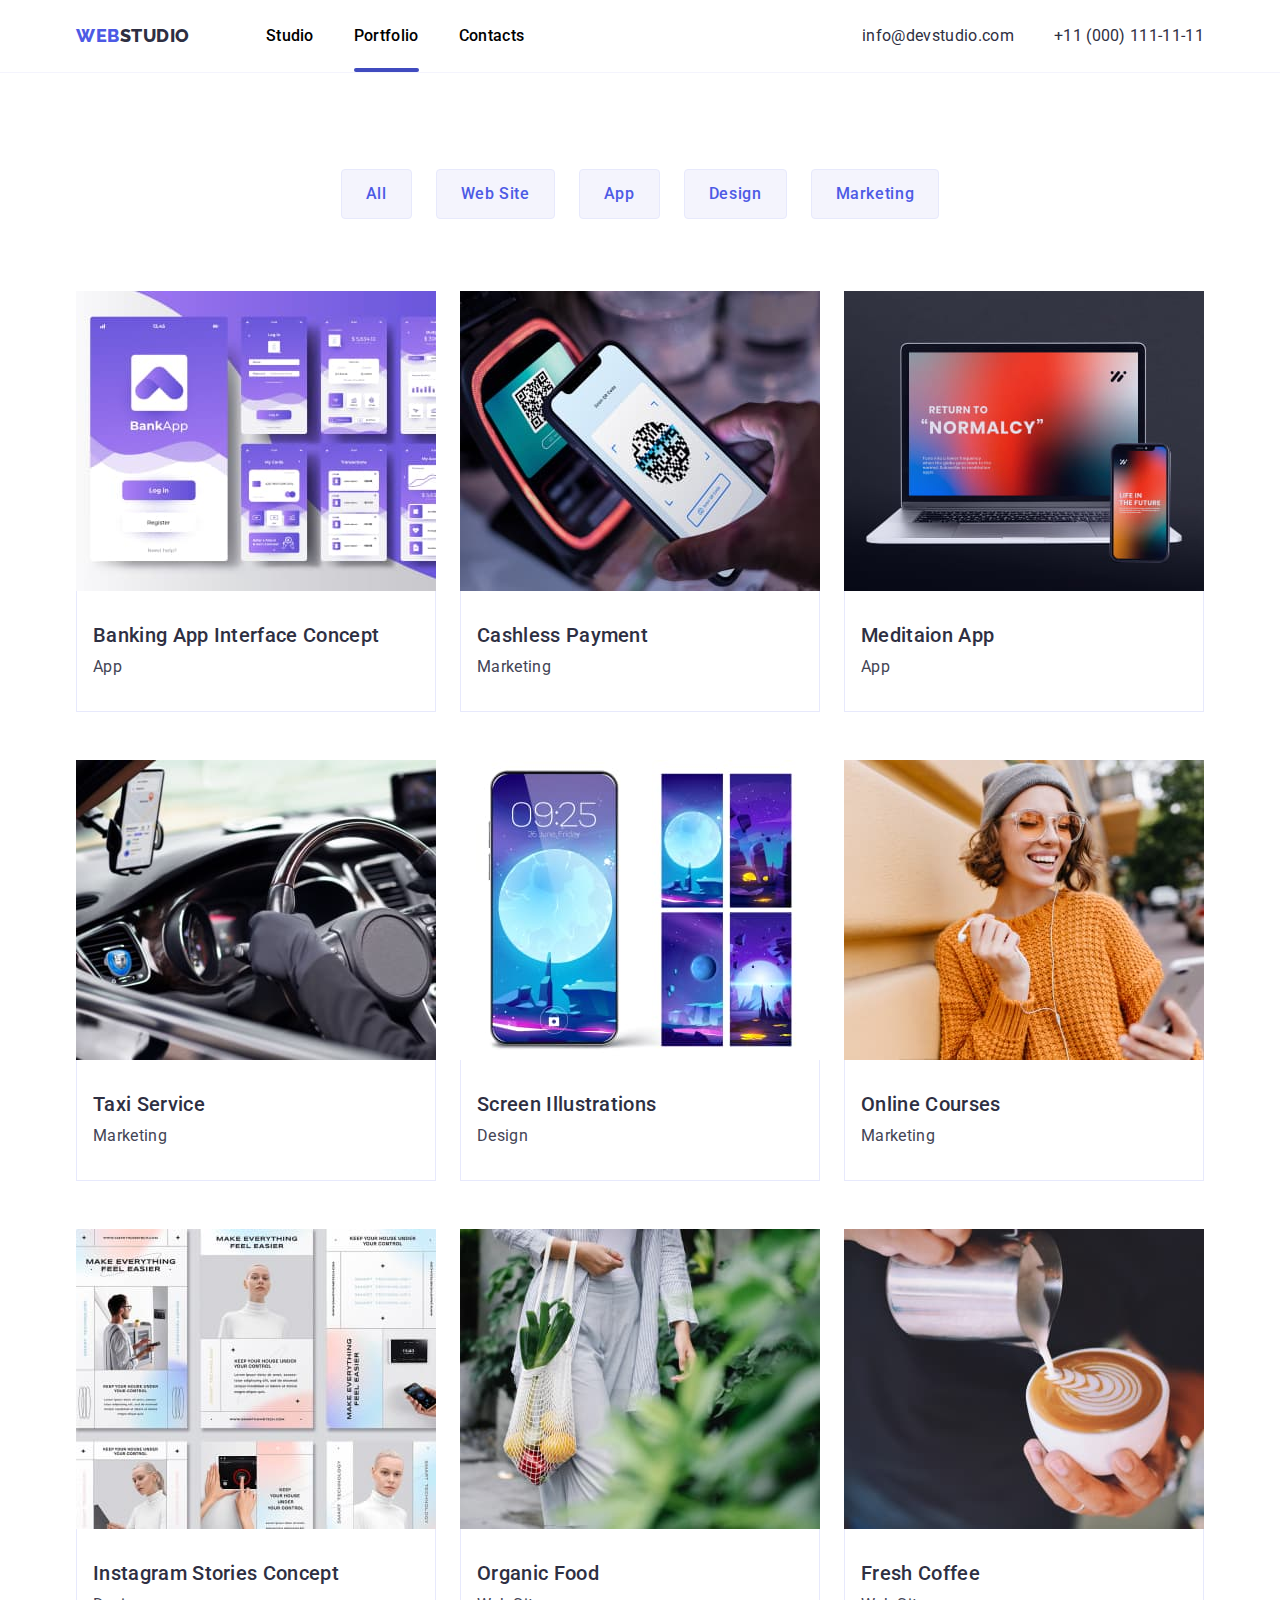
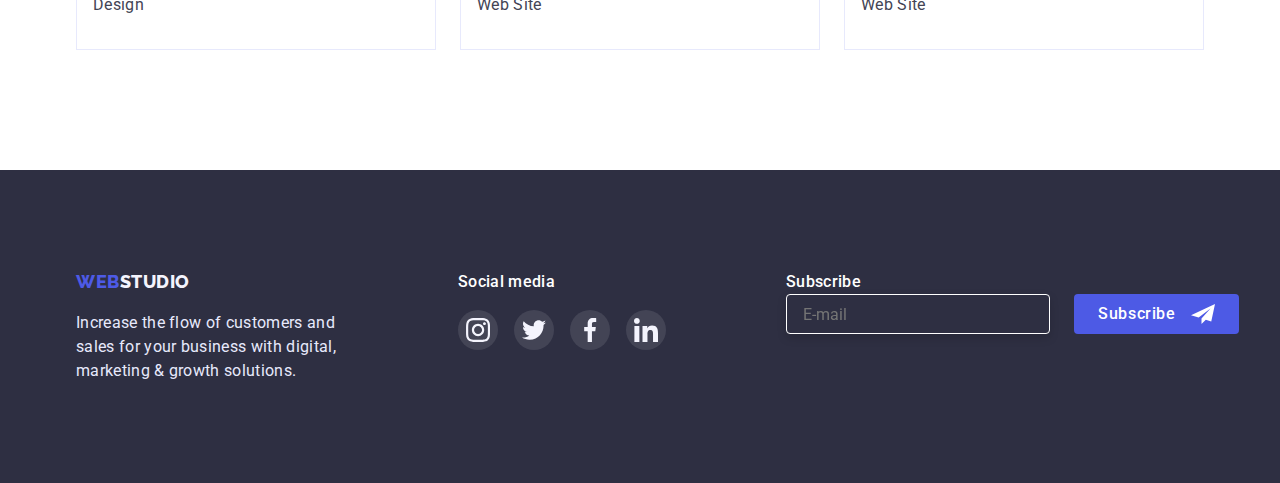
==== portfolio.html @ cfc68f7b "hw-06" ====
<!DOCTYPE html>
<html lang="en">
  <head>
    <meta charset="UTF-8" />
    <meta name="viewport" content="width=device-width, initial-scale=1.0" />
    <title>Portfolio</title>
    <link rel="preconnect" href="https://fonts.googleapis.com" />
    <link rel="preconnect" href="https://fonts.gstatic.com" crossorigin />
    <link
      href="https://fonts.googleapis.com/css2?family=Raleway:wght@800&family=Roboto:wght@400;500;700&display=swap"
      rel="stylesheet"
    />
    <link
      rel="stylesheet"
      href="https://cdnjs.cloudflare.com/ajax/libs/modern-normalize/1.1.0/modern-normalize.min.css"
    />
    <link rel="stylesheet" href="./css/styles.css" />
  </head>

  <body class="body">
    <!--header-->
    <header class="header-page">
      <div class="container main-nav">
        <nav class="nav">
          <a href="./index.html" class="logo link">
            <span class="web-logo">Web</span>Studio
          </a>
          <ul class="site-nav list">
            <li class="item"><a href="./" class="link">Studio</a></li>
            <li class="item">
              <a href="./portfolio.html" class="link portfolio curent"
                >Portfolio</a
              >
            </li>
            <li class="item"><a href="./" class="link">Contacts</a></li>
          </ul>
        </nav>
        <address class="auht">
          <ul class="auht-nav list">
            <li class="item">
              <a href="mailto:info@devstudio.com" class="link"
                >info@devstudio.com</a
              >
            </li>
            <li class="item">
              <a href="tel:+110001111111" class="link">+11 (000) 111-11-11</a>
            </li>
          </ul>
        </address>
      </div>
    </header>
    <main>
      <!-- filter -->
      <section class="portfolio-section">
        <div class="container">
          <h1 hidden>Studio portfolio</h1>
          <ul class="filter-list list">
            <li class="filter-item">
              <button class="portfolio-button" type="button">All</button>
            </li>
            <li class="filter-item">
              <button class="portfolio-button" type="button">Web Site</button>
            </li>
            <li class="filter-item">
              <button class="portfolio-button" type="button">App</button>
            </li>
            <li class="filter-item">
              <button class="portfolio-button" type="button">Design</button>
            </li>
            <li class="filter-item">
              <button class="portfolio-button" type="button">Marketing</button>
            </li>
          </ul>
          <!-- list of works -->
          <ul class="works-list list">
            <li class="works-portfolio">
              <div>
                <a href="" class="portfolio-link link">
                  <div class="portfolio-thumb">
                    <img
                      class="portfilio-img"
                      src="./images/portfolio/1-BankingAppInterface.jpg"
                      alt="apps"
                      width="360"
                      height="300"
                    />
                    <div class="portfolio-animation">
                      14 Stylish and User-Friendly App Design Concepts · Task
                      Manager App · Calorie Tracker App · Exotic Fruit Ecommerce
                      App · Cloud Storage App
                    </div>
                  </div>
                  <div class="works-container">
                    <h2 class="section-portfolio">
                      Banking App Interface Concept
                    </h2>
                    <p class="section-tittle">App</p>
                  </div>
                </a>
              </div>
            </li>
            <li class="works-portfolio">
              <div>
                <a href="" class="portfolio-link link">
                  <div class="portfolio-thumb">
                    <img
                      class="portfolio-img"
                      src="./images/portfolio/2-CashlessPayment.jpg"
                      alt="apps"
                      width="360"
                      height="300"
                    />
                    <div class="portfolio-animation">
                      14 Stylish and User-Friendly App Design Concepts · Task
                      Manager App · Calorie Tracker App · Exotic Fruit Ecommerce
                      App · Cloud Storage App
                    </div>
                  </div>
                  <div class="works-container">
                    <h2 class="section-portfolio">Cashless Payment</h2>
                    <p class="section-tittle">Marketing</p>
                  </div>
                </a>
              </div>
            </li>
            <li class="works-portfolio">
              <div>
                <a href="" class="portfolio-link link">
                  <div class="portfolio-thumb">
                    <img
                      class="portfolio-img"
                      src="./images/portfolio/3-MeditaionApp.jpg"
                      alt="phone with qr code"
                      width="360"
                      height="300"
                    />
                    <div class="portfolio-animation">
                      14 Stylish and User-Friendly App Design Concepts · Task
                      Manager App · Calorie Tracker App · Exotic Fruit Ecommerce
                      App · Cloud Storage App
                    </div>
                  </div>
                  <div class="works-container">
                    <h2 class="section-portfolio">Meditaion App</h2>
                    <p class="section-tittle">App</p>
                  </div>
                </a>
              </div>
            </li>
            <li class="works-portfolio">
              <div>
                <a href="" class="portfolio-link link">
                  <div class="portfolio-thumb">
                    <img
                      class="portfolio-img"
                      src="./images/portfolio/4-TaxiService.jpg"
                      alt="car wiht driver"
                      width="360"
                      height="300"
                    />
                    <div class="portfolio-animation">
                      14 Stylish and User-Friendly App Design Concepts · Task
                      Manager App · Calorie Tracker App · Exotic Fruit Ecommerce
                      App · Cloud Storage App
                    </div>
                  </div>
                  <div class="works-container">
                    <h2 class="section-portfolio">Taxi Service</h2>
                    <p class="section-tittle">Marketing</p>
                  </div>
                </a>
              </div>
            </li>
            <li class="works-portfolio">
              <div>
                <a href="" class="portfolio-link link">
                  <div class="portfolio-thumb">
                    <img
                      class="portfolio-img"
                      src="./images/portfolio/5-ScreenIllustrations.jpg"
                      alt="screens"
                      width="360"
                      height="300"
                    />
                    <div class="portfolio-animation">
                      14 Stylish and User-Friendly App Design Concepts · Task
                      Manager App · Calorie Tracker App · Exotic Fruit Ecommerce
                      App · Cloud Storage App
                    </div>
                  </div>
                  <div class="works-container">
                    <h2 class="section-portfolio">Screen Illustrations</h2>
                    <p class="section-tittle">Design</p>
                  </div>
                </a>
              </div>
            </li>
            <li class="works-portfolio">
              <div>
                <a href="" class="portfolio-link link">
                  <div class="portfolio-thumb">
                    <img
                      class="portfolio-img"
                      src="./images/portfolio/6-OnlineCourses.jpg"
                      alt="gils and headphone"
                      width="360"
                      height="300"
                    />
                    <div class="portfolio-animation">
                      14 Stylish and User-Friendly App Design Concepts · Task
                      Manager App · Calorie Tracker App · Exotic Fruit Ecommerce
                      App · Cloud Storage App
                    </div>
                  </div>
                  <div class="works-container">
                    <h2 class="section-portfolio">Online Courses</h2>
                    <p class="section-tittle">Marketing</p>
                  </div>
                </a>
              </div>
            </li>
            <li class="works-portfolio">
              <div>
                <a href="" class="portfolio-link link">
                  <div class="portfolio-thumb">
                    <img
                      class="portfolio-img"
                      src="./images/portfolio/7-InstagramStoriesConcept.jpg"
                      alt="insagram stories"
                      width="360"
                      height="300"
                    />
                    <div class="portfolio-animation">
                      14 Stylish and User-Friendly App Design Concepts · Task
                      Manager App · Calorie Tracker App · Exotic Fruit Ecommerce
                      App · Cloud Storage App
                    </div>
                  </div>
                  <div class="works-container">
                    <h2 class="section-portfolio">Instagram Stories Concept</h2>
                    <p class="section-tittle">Design</p>
                  </div>
                </a>
              </div>
            </li>
            <li class="works-portfolio">
              <div>
                <a href="" class="portfolio-link link">
                  <div class="portfolio-thumb">
                    <img
                      class="portfolio-img"
                      src="./images/portfolio/8-OrganicFood.jpg"
                      alt="fruits bag"
                      width="360"
                      height="300"
                    />
                    <div class="portfolio-animation">
                      14 Stylish and User-Friendly App Design Concepts · Task
                      Manager App · Calorie Tracker App · Exotic Fruit Ecommerce
                      App · Cloud Storage App
                    </div>
                  </div>
                  <div class="works-container">
                    <h2 class="section-portfolio">Organic Food</h2>
                    <p class="section-tittle">Web Site</p>
                  </div>
                </a>
              </div>
            </li>
            <li class="works-portfolio">
              <div>
                <a href="" class="portfolio-link link">
                  <div class="portfolio-thumb">
                    <img
                      class="portfolio-img"
                      src="./images/portfolio/9-FreshCoffee.jpg"
                      alt="coffee cup"
                      width="360"
                      height="300"
                    />
                    <div class="portfolio-animation">
                      14 Stylish and User-Friendly App Design Concepts · Task
                      Manager App · Calorie Tracker App · Exotic Fruit Ecommerce
                      App · Cloud Storage App
                    </div>
                  </div>
                  <div class="works-container">
                    <h2 class="section-portfolio">Fresh Coffee</h2>
                    <p class="section-tittle">Web Site</p>
                  </div>
                </a>
              </div>
            </li>
          </ul>
        </div>
      </section>
    </main>
    <!--footer-->
    <footer class="footer">
      <div class="container">
        <ul class="footer-list list">
          <li class="footer-link">
            <a href="./index.html" class="footer-logo">
              <span class="web-logo">Web</span>Studio
            </a>
            <p class="footer-peregraph">
              Increase the flow of customers and sales for your business with
              digital, marketing & growth solutions.
            </p>
          </li>
          <li class="footer-link">
            <p class="footer-social-text">Social media</p>
            <ul class="footer-social-list list">
              <li class="footer-social-item link">
                <a href="" class="footer-social-link">
                  <svg class="footer-social-icon" width="24" height="24">
                    <use
                      href="./images/symbol-defs.svg#icon-instagram-two"
                    ></use>
                  </svg>
                </a>
              </li>
              <li class="footer-social-item link">
                <a href="" class="footer-social-link">
                  <svg class="footer-social-icon" width="24" height="24">
                    <use href="./images/symbol-defs.svg#icon-twitter-two"></use>
                  </svg>
                </a>
              </li>
              <li class="footer-social-item link">
                <a href="" class="footer-social-link">
                  <svg class="footer-social-icon" width="24" height="24">
                    <use
                      href="./images/symbol-defs.svg#icon-facebook-two"
                    ></use>
                  </svg>
                </a>
              </li>
              <li class="footer-social-item link">
                <a href="" class="footer-social-link">
                  <svg class="footer-social-icon" width="24" height="24">
                    <use
                      href="./images/symbol-defs.svg#icon-linkedin-two"
                    ></use>
                  </svg>
                </a>
              </li>
            </ul>
          </li>
          <li class="footer-link">
            <form class="sub-form">
              <label class="sub-label" for="email">Subscribe</label>
              <div class="sub-field">
                <input
                  class="sub-input"
                  type="email"
                  name="email"
                  id="email"
                  placeholder="E-mail"
                  required
                />
                <button class="sub-button" type="submit">
                  Subscribe
                  <svg class="sub-icon" width="24" height="24">
                    <use href="./images/symbol-defs.svg#icon-Frame"></use>
                  </svg>
                </button>
              </div>
            </form>
          </li>
        </ul>
      </div>
    </footer>
  </body>
</html>
---- css/styles.css ----
html {
    box-sizing: border-box;
}
*,
*::before,
*::after {
    box-sizing: inherit;
}
:root{
    --primary-text-color: #2E2F42;
    --tittle-text-color: #434455;
    --acccent-color:#4D5AE5;
    --hover-text-color:#404BBF;
    --hero-text-color:#FFFFFF;
    --additional-text-color:#F4F4FD;
}
.body{ background-color: #ffffff;
    font-family: Roboto,sans-serif;
       letter-spacing: 0.02em;
}
.list{
    padding: 0;
    margin: 0;
    list-style: none;
}
.link{
    text-decoration:none;
}
.container{
    width: 1158px;
    padding-left: 15px;
    padding-right: 15px;
margin-left: auto;
margin-right: auto;
}
h1,
 h2,
  h3,
  h4,
  h5,
  p {
    margin: 0;
}
.curent{
    position: relative;
}
.curent::after{
    content: '';
    position: absolute;
    left: 0;
    bottom: 0;
    display: block;
    width: 100%;
    height: 4px;
    background-color: var(--hover-text-color);
    border-radius: 2px;
    transition: var(--curent-color);
    margin-top: 24px;

}
img{
    display: block;
    max-width: 100%;
    height: auto;
}
textarea{
    resize: none;
}
/* header */
.header-page{
    border-bottom: 1px solid var(--additional-text-color)
}
.main-nav{
    display: flex;
    align-items: center;
}
.logo{
    color:var(--primary-text-color);
font-family: 'Raleway';
font-weight: 800;
font-size: 18px;
line-height: 1.33;
letter-spacing: 0.03em;
text-transform: uppercase;
}
.logo {
    display: block;
    padding-top: 24px;
    padding-bottom: 24px;
    transition-property: var(--primary-text-color);
    transition-duration: 250ms;
    transition-timing-function: cubic-bezier(0.4, 0, 0.2, 1);
}
.web-logo{
    color:var(--acccent-color);
}
.web-logo:hover,
.web-logo:focus{
 color: var(--primary-text-collor);
}
.logo:hover,
.logo:focus{
    color:var(--hover-text-color);
}


/* site nav */
.nav{
   display: flex;
    align-items: center;
}
  .site-nav{
    display: flex;
    margin-left: 76px;
  }
  .site-nav .item {
    margin-right: 40px;
  }
  .site-nav .item:last-child{
    margin-right: 0;
  }
  .site-nav .link {
    display: block;
    padding-top: 24px;
    padding-bottom: 24px;
    color:var(--primary-text-collor);
    font-family: 'Roboto';
font-weight: 500;
font-size: 16px;
line-height: 1.5;
letter-spacing: 0.02em;
transition-property: var(--primary-text-color);
    transition-duration: 250ms;
    transition-timing-function: cubic-bezier(0.4, 0, 0.2, 1);
  }  
  .site-nav a:hover,
  .site-nav a:focus{
    color:var(--hover-text-color);
  }



/* auht nav */
.auht{
    margin-left: auto; 
}
.auht-nav{
display: flex;
}
.auht-nav .item + .item{
    margin-left: 40px;
}
.auht-nav .link{
    display: block;
    padding-top: 24px;
    padding-bottom: 24px;
    color: var(--primary-text-color);
font-style: normal;
font-weight: 400;
font-size: 16px;
line-height: 1.5;
letter-spacing: 0.02em;
transition-property: var(--primary-text-color);
    transition-duration: 250ms;
    transition-timing-function: cubic-bezier(0.4, 0, 0.2, 1);
}

.auht-nav a:hover,
.auht-nav a:focus{color:var(--hover-text-color);}


/* hero */
.hero{
    background-image: linear-gradient(rgba(46, 47, 66, 0.7),rgba(46, 47, 66, 0.7)), url(../images/people-office.jpg);
    background-repeat: no-repeat;
    background-position:center;
    background-size: cover;
}
.hero{
    padding-top: 188px;
    padding-bottom: 188px;
    background-color: var(--primary-text-color)
}
.hero-tittle{
    margin-bottom: 48px;
  
    color: var(--hero-text-color);
 font-weight: 700;
font-size: 56px;
line-height: 1.1;
text-align: center;
}
.hero-button{
    margin-left: auto;
    margin-right: auto;
display: flex;
flex-direction: row;
align-items: flex-start;
padding: 16px 32px;
gap: 10px;
border: none;
box-shadow: 0px 4px 4px rgba(0, 0, 0, 0.15);
border-radius: 4px;
color: var(--hero-text-color);
background-color: var(--acccent-color);
transition-property: background-color,color;
    transition-duration: 250ms;
    transition-timing-function: cubic-bezier(0.4, 0, 0.2, 1);

}
.hero-button:hover,
.hero-button:focus{
    color: var(--hero-text-color);
    background-color:var(--hover-text-color);
}
.hero-button{
    font-family:inherit;
font-family: 'Roboto';
font-style: normal;
font-weight: 500;
font-size: 16px;
line-height: 1.5;
display: flex;
align-items: center;
letter-spacing: 0.04em;
}

/* modal */
.backdrop{
position: fixed;
width: 100%;
height: 100%;
left: 0;
top: 0;
background: rgba(46, 47, 66, 0.4);
opacity: 1;
transition: opacity 250ms cubic-bezier(0.4, 0, 0.2, 1);
}
.backdrop.is-hidden{
    opacity:0;
    pointer-events: none;
}
.bacdrop.is-hiden .modal{
    transform: translate(-50%, -50%) scale(1.1);
}
.modal{
position: absolute;
Width:408px;
Height:576px;
top: 50%;
left: 50%;
transform: translate(-50%, -50%);
border-radius:4px;
background: #FCFCFC;
transform: translate(-50%, -50%) scale(1);
transition: transform 250ms cubic-bezier(0.4, 0, 0.2, 1) ;
}
.modal-close{
    position: absolute;
    display: flex;
    justify-content: center;
    align-items: center;
    top: 2%;
    left: 91%;
    width: 24px;
    height: 24px;
    color: #000;
    background: #E7E9FC;
border: 1px solid rgba(0, 0, 0, 0.1);
border-radius:50%;
 transition-property: color var(--hover-text-color);
    transition-duration: 250ms;
    transition-timing-function: cubic-bezier(0.4, 0, 0.2, 1);
}
.modal-close:hover,
.modal-close:focus{ 
    color: #FFFFFF;   
background-color: var(--hover-text-color);
}
.backdrop-icon{
    fill: currentColor;
}

/* Form modal */

.form{
    padding-top: 72px;
    padding-bottom: 24px;
    margin-left: auto;
    margin-right: auto;
}

.form-tittle{
    margin-bottom: 16px;
    color: var(--primary-text-color);
font-family: 'Roboto';
font-weight: 500;
font-size: 16px;
line-height: 1.5px;
text-align: center;
letter-spacing: 0.02em;
}
.form-field{
    position: relative;
    display: flex;
    flex-direction: column;
    margin-bottom: 8px;
    width: 360px;
    margin-left: auto;
    margin-right: auto;

}


.form-label {

font-family: 'Roboto';
font-weight: 400;
font-size: 12px;
line-height: 1.7;
letter-spacing: 0.04em;
color: #8E8F99;
}
.form-imput {
    padding-left: 32px;
    height: 40px;
    border: 1px solid #2E2F42;
border-radius: 4px;
background: #FCFCFC;
transition-property: background-color,color;
transition-duration: 250ms;
transition-timing-function: cubic-bezier(0.4, 0, 0.2, 1);
}
.form-imput:focus{
    border: 1px solid #4D5AE5;
border-radius: 4px;
outline: none;
}
.form-icon {
    position: absolute;
    display: block;
    top: 66%;
    left: 3%;
    transform: translateY(-50%);
}
.form-imput:focus + .form-icon {
fill: #4D5AE5;
}

.form-imput-comment {
height: 120px;
}
.form-imput-comment:focus {
     border: 1px solid #4D5AE5;
border-radius: 4px;
outline: none;
}


.form-field-policy{
    display: flex;
    align-items: center;
width: 360px;
margin-left: auto;
margin-right: auto;
color: #8E8F99;
font-family: 'Roboto';
font-weight: 400;
font-size: 12px;
line-height: 1.7;
letter-spacing: 0.04em;
}
.form-label-policy{
    display: flex;
    align-items: center;
   
}
.form-policy-link {
    color: var(--hover-text-color);
}

.form-imput-policy{
   -webkit-appearance:none;
   -moz-appearance:none;
   appearance: none;

  position: absolute;
}
.policy-icon{
    margin-right: 8px;
    display:inline-block;
   
    width: 16px;
    height: 16px;
    border: 1px solid #2E2F42;
    border-radius: 2px;
}
.form-imput-policy:checked + .policy-icon{
    border:#404BBF ;
    background: #404BBF;
    background-image: url(../images/vector.svg);
background-size: 10px 8px;
background-position: 50% 50%;
background-origin: border-box;
background-repeat: no-repeat;
}


.form-button {
margin: 24px 120px;
width: 169px;
height: 56px;
border: none;
box-shadow: 0px 4px 4px rgba(0, 0, 0, 0.15);
border-radius: 4px;
color: var(--hero-text-color);
background-color: var(--acccent-color);
transition-property: background-color,color;
transition-duration: 250ms;
transition-timing-function: cubic-bezier(0.4, 0, 0.2, 1);
}
.form-button:hover,
.form-button:focus{
    background: #404BBF;
}







/* work tips */
.sct{
   padding-top: 120px;
}
.work-social-list {
    display: flex;
    justify-content: center;
}
.work-list{
    display: flex;
}
.work-list .item{
    margin-right: 24px;
}
.work-img {
    display: flex;
    justify-content: center;
    align-items: center;
    margin-bottom: 8px;
    height: 112px;
    border-radius: 4px;
    background-color: var(--additional-text-color);
}
.work-list .item:last-child{
 margin-right: 0;
}

.tittle-two{
   margin-bottom: 72px;
    color: var(--primary-text-color);
font-weight: 700;
font-size: 36px;
line-height: 1.1;
text-align: center;
text-transform: capitalize;
}
.section { 
  color: var(--primary-text-color);
font-weight: 500;
font-size: 20px;
line-height: 1.2;
}
.section-tittle{
    margin-bottom: 0px;
    margin-top: 8px;
   color: var(--tittle-text-color);
font-weight: 400;
font-size: 16px;
line-height: 1.5;
}
/* what are we doing */
.doing-sct{
    padding-top: 120px;
    padding-bottom: 120px;
}
.doing-list{
    display: flex;
    justify-content: space-between;
}
.doing-list .item{
    margin-right: 24px;
}
.doing-list .item:last-child{
    margin-right: 0;
}


/* team */
.sct-team{
    margin-top: 0;
    margin-bottom: 0;
    padding-top: 120px;
    padding-bottom: 120px;
    background-color:var(--additional-text-color);
}
.tittle-two-team{
    margin-bottom: 72px;
     color: var(--primary-text-color);
font-weight: 700;
font-size: 36px;
line-height: 1.1;
text-align: center;
text-transform: capitalize;
}
.team-list{
    display: flex;
    align-items: center;
    justify-content: space-between;
}
.team-item{
    background-color: var(--hero-text-color);
    
}
.team-img{
    margin-top: 0;
    margin-bottom: 0;
    transition-property: box-shadow;
    transition-duration: 250ms;
    transition-timing-function: cubic-bezier(0.4, 0, 0.2, 1);
}
.team-img:hover,
.team-img:focus{
    box-shadow: 0px 2px 1px 0px rgba(46, 47, 66, 0.08), 
    0px 1px 1px 0px rgba(46, 47, 66, 0.16),
     0px 1px 6px 0px rgba(46, 47, 66, 0.08);
}
.team-container{
   padding-top: 32px;
    padding-bottom: 32px;
    transition-property: box-shadow;
    transition-duration: 250ms;
    transition-timing-function: cubic-bezier(0.4, 0, 0.2, 1);
}
.team-container:hover,
.team-container:focus{
box-shadow: 0px 2px 1px 0px rgba(46, 47, 66, 0.08), 
    0px 1px 1px 0px rgba(46, 47, 66, 0.16),
     0px 1px 6px 0px rgba(46, 47, 66, 0.08);
}
.team-section{
    color: var(--primary-text-color);
font-weight: 500;
font-size: 20px;
line-height: 1.2;
text-align: center;
}
.team-tittle{
    color: var(--tittle-text-color);
font-weight: 400;
font-size: 16px;
line-height: 1.5;
text-align: center;
margin-bottom: 8px;
}
.team-social-list {
    display: flex;
justify-content: center;
padding: 0px;
gap: 24px;

}
.team-social-item {
    width: 40px;
    height: 40px;
}
.team-social-link {
    justify-content: center;
    display: flex;
    width: 100%;
    height: 100%;
    border-radius: 50%;
    background-color: var(--acccent-color);
    align-items: center;
    transition-property: var(--acccent-color);
    transition-duration: 250ms;
    transition-timing-function: cubic-bezier(0.4, 0, 0.2, 1);
}
.team-social-link:hover,
.team-social-link:focus{
    background-color: var(--hover-text-color);
}


/* customers */
.cst-section{
    padding-top: 130px;
    padding-bottom: 120px;
}
.tittle-cst {
    margin-bottom: 72px;
    font-family: 'Roboto';
font-style: normal;
font-weight: 700;
font-size: 36px;
line-height: 40px;
text-align: center;
letter-spacing: 0.02em;
text-transform: capitalize;
color: var(--primary-text-color);
}
.cst-list {
    display: flex;
    justify-content: center;
    gap: 24px;
    margin: auto;
}
.cst-item {
     width: 168px;
    height: 88px;
}
.cst-link {
     display: flex;
    justify-content: center;
    align-items: center;
    width: 100%;
    height: 100%;
    color: rgba(142, 143, 153, 1);

    background-color: var(--hero-text-color);
    border: 1px solid  rgba(142, 143, 153, 1);
    border-radius: 4px;
    transition-property: color, border;
    transition-duration: 250ms;
    transition-timing-function: cubic-bezier(0.4, 0, 0.2, 1);

}
.cst-link:hover,
.cst-link:focus{
    color: var(--hover-text-color);
    border: 1px solid var(--hover-text-color)
}
.cst-icon {
    fill: currentColor;
}


/* footer */
.footer{
    padding-top: 100px;
    padding-bottom: 100px;
    background-color: var(--primary-text-color);
}
.footer-peregraph{
    width: 262px;
 margin-top: 0;
 margin-bottom: 0;
    color: #E7E9FC;
font-weight: 400;
font-size: 1.5;
line-height: 24px;
}
.footer-logo{
    margin-top: 0;
    margin-bottom: 16px;
    display: block;

color: var(--additional-text-color);
    font-family: 'Raleway';
font-weight: 800;
font-size: 18px;
line-height: 1.37;
letter-spacing: 0.03em;
text-transform: uppercase;
text-decoration: none;
transition-property: var(--additional-text-color);
transition-duration: 250ms;
transition-timing-function: cubic-bezier(0.4, 0, 0.2, 1);
}
.footer-logo:hover,
.footer-logo:focus{
    color:var(--acccent-color);
}

.footer-list{
    display: flex;
gap: 120px;
}
.footer-social-text{
margin-bottom: 16px;

color: var(--hero-text-color);
font-family: 'Roboto';
font-style: normal;
font-weight: 500;
font-size: 16px;
line-height: 1.5;
letter-spacing: 0.02em;

}
.footer-social-list {
    display: flex;
    justify-content: center;
    gap: 16px;
}

.footer-social-item {
   width: 40px;
   height: 40px; 
   transition-property: background-color;
    transition-duration: 250ms;
    transition-timing-function: cubic-bezier(0.4, 0, 0.2, 1);
}
.footer-social-link {
    justify-content: center;
    display: flex;
    width: 100%;
    height: 100%;
    border-radius: 50%;

    background-color: var(--tittle-text-color);
    align-items: center;
    transition-property: background-color;
    transition-duration: 250ms;
    transition-timing-function: cubic-bezier(0.4, 0, 0.2, 1);
}
.footer-social-item :hover,
.footer-social-item :focus{
 background-color: #31d0aa;
}

.sub-label {
    font-family: 'Roboto';
font-weight: 500;
font-size: 16px;
line-height: 24px;
letter-spacing: 0.02em;
color: #FFFFFF;
}
.sub-field {
    display: flex;
width: 463px;
}
.sub-input {
   width: 264px;
    height: 40px;
    margin-right: 24px;
    background-color: var(--primary-text-color);
    border: 1px solid #FFFFFF;
filter: drop-shadow(0px 4px 4px rgba(0, 0, 0, 0.15));
border-radius: 4px;
outline: transparent;
padding-left: 16px;
}
.sub-button {
position: relative;
display: flex;
padding-left: 24px;
align-items: center;
 width: 165px;
 height: 40px;
color: #ffffff;
font-family: 'Roboto';
font-weight: 500;
font-size: 16px;
line-height: 1.5;
text-align: center;
letter-spacing: 0.04em;
background: #4D5AE5;
border: #4D5AE5;
border-radius: 4px;
 transition-property: background-color;
transition-duration: 250ms;
transition-timing-function: cubic-bezier(0.4, 0, 0.2, 1);
}
.sub-button:hover,
.sub-button:focus{
    background-color: #404BBF;;
}
.sub-icon {
    position:absolute;
    top: 8px;
    left: 117px;

}



/* portfolio */
.portfolio-curent{
    position: relative;
}
.portfolio-curent::after{
    content: '';
    position: absolute;
    left: 0;
    bottom: 0;
    display: block;
    width: 100%;
    height: 4px;
    background-color: var(--hover-text-color);
    border-radius: 2px;
    transition: var(--curent-color);
    margin-top: 24px;
}



/* filter */
.portfolio-section{
padding-top: 96px;
padding-bottom: 120px;
}
.filter-list{
    display: flex;
    justify-content: center;
    margin-top: 0;
    margin-bottom: 72px;
}
.filter-list .filter-item{
    margin-right: 24px;
}
.filter-list .filter-item:last-child{
    margin-right: 0;
}
.portfolio-button{
flex-direction: row;
align-items: flex-start;
padding: 12px 24px;
 display: inline-block;
border: 1px solid #E7E9FC;
border-radius: 4px;
    color: var(--acccent-color);
font-weight: 500;
font-size: 16px;
line-height: 1.5;
text-align: center;
letter-spacing: 0.04em;
}
.portfolio-button{
background-color: var(--additional-text-color);
transition-property: var(--acccent-color),box-shadow;
    transition-duration: 250ms;
    transition-timing-function: cubic-bezier(0.4, 0, 0.2, 1);
}
.portfolio-button:hover,
.portfolio-button:focus{
color: var(--hero-text-color);
box-shadow: 0px 3px 1px rgba(0, 0, 0, 0.1), 0px 2px 1px rgba(0, 0, 0, 0.08), 0px 2px 2px rgba(0, 0, 0, 0.12);
border-radius: 4px;
border-color: none;
}
.portfolio-button:hover,
.portfolio-button:focus{
    background-color:var(--hover-text-color);
}
.portfolio-button{
    cursor: pointer;
}


/* list works */
.works-list{
    display: flex;
    flex-wrap: wrap;
}
.works-portfolio{
    display: flex; 
    width: 360px; 
    margin-right: 24px;
    margin-bottom: 48px;
}
.works-portfolio:nth-child(3n){
    margin-right: 0px;
}
.works-portfolio:nth-last-child(-n+3){
    margin-bottom: 0;
}
.portfolio-link{
    
    display: block;
    transition-property: box-shadow;
    transition-duration: 250ms;
    transition-timing-function: cubic-bezier(0.4, 0, 0.2, 1);
}
.portfolio-link:hover,
.portfolio-link:focus{
    display: block;
box-shadow: 0px 2px 1px 0px rgba(46, 47, 66, 0.08),
0px 1px 1px 0px rgba(46, 47, 66, 0.16),
 0px 1px 6px 0px rgba(46, 47, 66, 0.08);
 opacity: 1;
}

.portfolio-thumb{
    position: relative;
    overflow: hidden;
}

.portfolio-animation{
    padding: 40px 32px;
    position: absolute;
    width: 360px;
    height: 300px;
top: 0;
left: 0;
transform: translateY(100%);
color: var(--additional-text-color);
background-color: rgba(77, 90, 229, 1);
opacity: 1;
transition: transform 250ms;
transition-timing-function:
cubic-bezier(0.4, 0, 0.2, 1);
}
.portfolio-link:hover .portfolio-animation{
    transform: translateY(0);
}
.works-container{
    padding-top: 32px;
    padding-right: 16px;
    padding-bottom: 32px;
    padding-left: 16px;
    border: 1px solid #E7E9FC;
    border-top: 0;

}
.section-portfolio{
color: var(--primary-text-color);
font-weight: 500;
font-size: 20px;
line-height: 1.2;
}
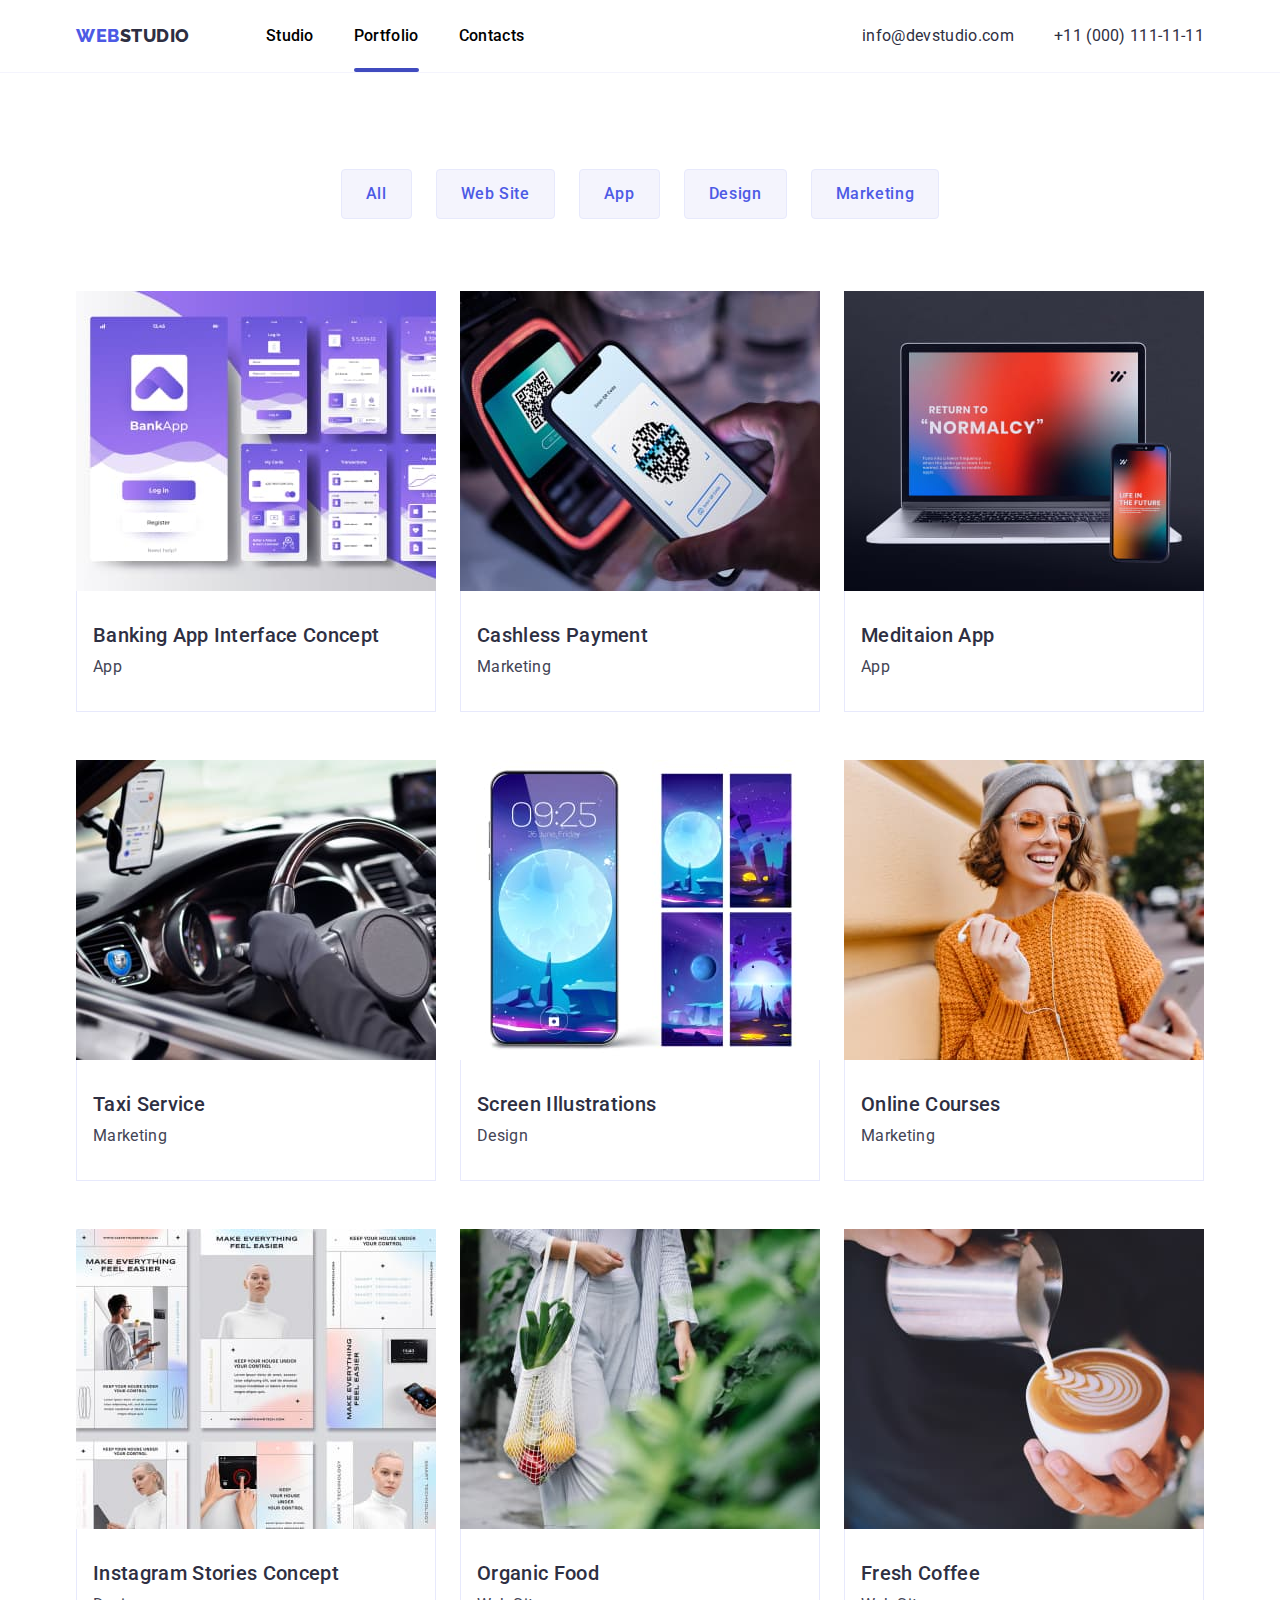
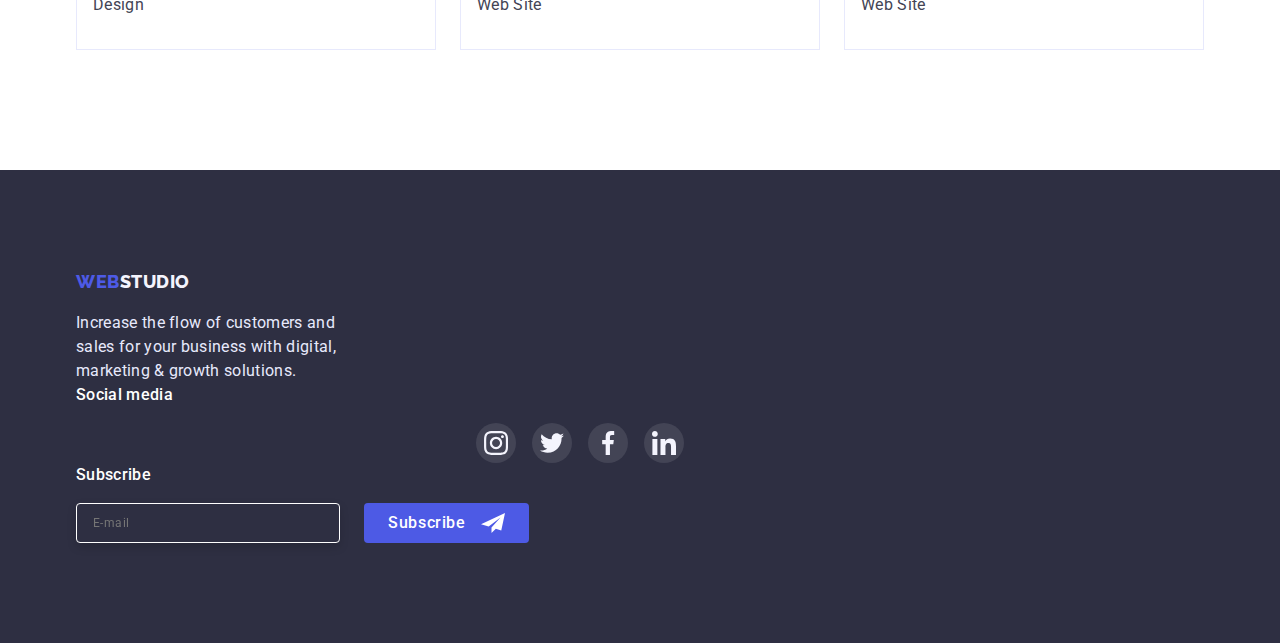
==== commit d921f79f: "hw-6-2" ====
--- a/portfolio.html
+++ b/portfolio.html
@@ -373,3 +373,4 @@
     </footer>
   </body>
 </html>
+    --- a/css/styles.css
+++ b/css/styles.css
@@ -245,8 +245,11 @@
 }
 .modal{
 position: absolute;
-Width:408px;
-Height:576px;
+width:408px;
+padding-top: 72px;
+padding-left: 24px;
+padding-right: 24px;
+padding-bottom: 24px;
 top: 50%;
 left: 50%;
 transform: translate(-50%, -50%);
@@ -284,10 +287,7 @@
 /* Form modal */
 
 .form{
-    padding-top: 72px;
-    padding-bottom: 24px;
-    margin-left: auto;
-    margin-right: auto;
+   
 }
 
 .form-tittle{
@@ -296,7 +296,7 @@
 font-family: 'Roboto';
 font-weight: 500;
 font-size: 16px;
-line-height: 1.5px;
+line-height: 1.5;
 text-align: center;
 letter-spacing: 0.02em;
 }
@@ -324,8 +324,9 @@
 .form-imput {
     padding-left: 32px;
     height: 40px;
+    opacity: 0.2;
     border: 1px solid #2E2F42;
-border-radius: 4px;
+    border-radius: 4px;
 background: #FCFCFC;
 transition-property: background-color,color;
 transition-duration: 250ms;
@@ -348,7 +349,18 @@
 }
 
 .form-imput-comment {
-height: 120px;
+    padding-top: 8px;
+    padding-left: 16px;
+    height: 120px;
+    font-family: 'Roboto';
+font-weight: 400;
+font-size: 12px;
+line-height: 1;
+letter-spacing: 0.04em;
+
+opacity: 0.2;
+border: 1px solid #2E2F42;
+border-radius: 4px;
 }
 .form-imput-comment:focus {
      border: 1px solid #4D5AE5;
@@ -407,7 +419,9 @@
 
 
 .form-button {
-margin: 24px 120px;
+margin-top: 24px;
+margin-left: 25%;
+
 width: 169px;
 height: 56px;
 border: none;
@@ -648,9 +662,17 @@
 
 /* footer */
 .footer{
+    display: flex;
     padding-top: 100px;
     padding-bottom: 100px;
     background-color: var(--primary-text-color);
+}
+.footer-group{
+    display: flex;
+    align-items: center;
+}
+.footer-link{
+    margin-right: 120px;
 }
 .footer-peregraph{
     width: 262px;
@@ -683,10 +705,8 @@
     color:var(--acccent-color);
 }
 
-.footer-list{
-    display: flex;
-gap: 120px;
-}
+
+
 .footer-social-text{
 margin-bottom: 16px;
 
@@ -729,6 +749,9 @@
 .footer-social-item :focus{
  background-color: #31d0aa;
 }
+.sub-form{
+    margin-left: auto;
+}
 
 .sub-label {
     font-family: 'Roboto';
@@ -739,6 +762,7 @@
 color: #FFFFFF;
 }
 .sub-field {
+    margin-top: 16px;
     display: flex;
 width: 463px;
 }
@@ -747,6 +771,14 @@
     height: 40px;
     margin-right: 24px;
     background-color: var(--primary-text-color);
+    font-family: 'Roboto';
+font-style: normal;
+font-weight: 400;
+font-size: 12px;
+line-height: 2;
+letter-spacing: 0.04em;
+color: #FFFFFF;
+
     border: 1px solid #FFFFFF;
 filter: drop-shadow(0px 4px 4px rgba(0, 0, 0, 0.15));
 border-radius: 4px;
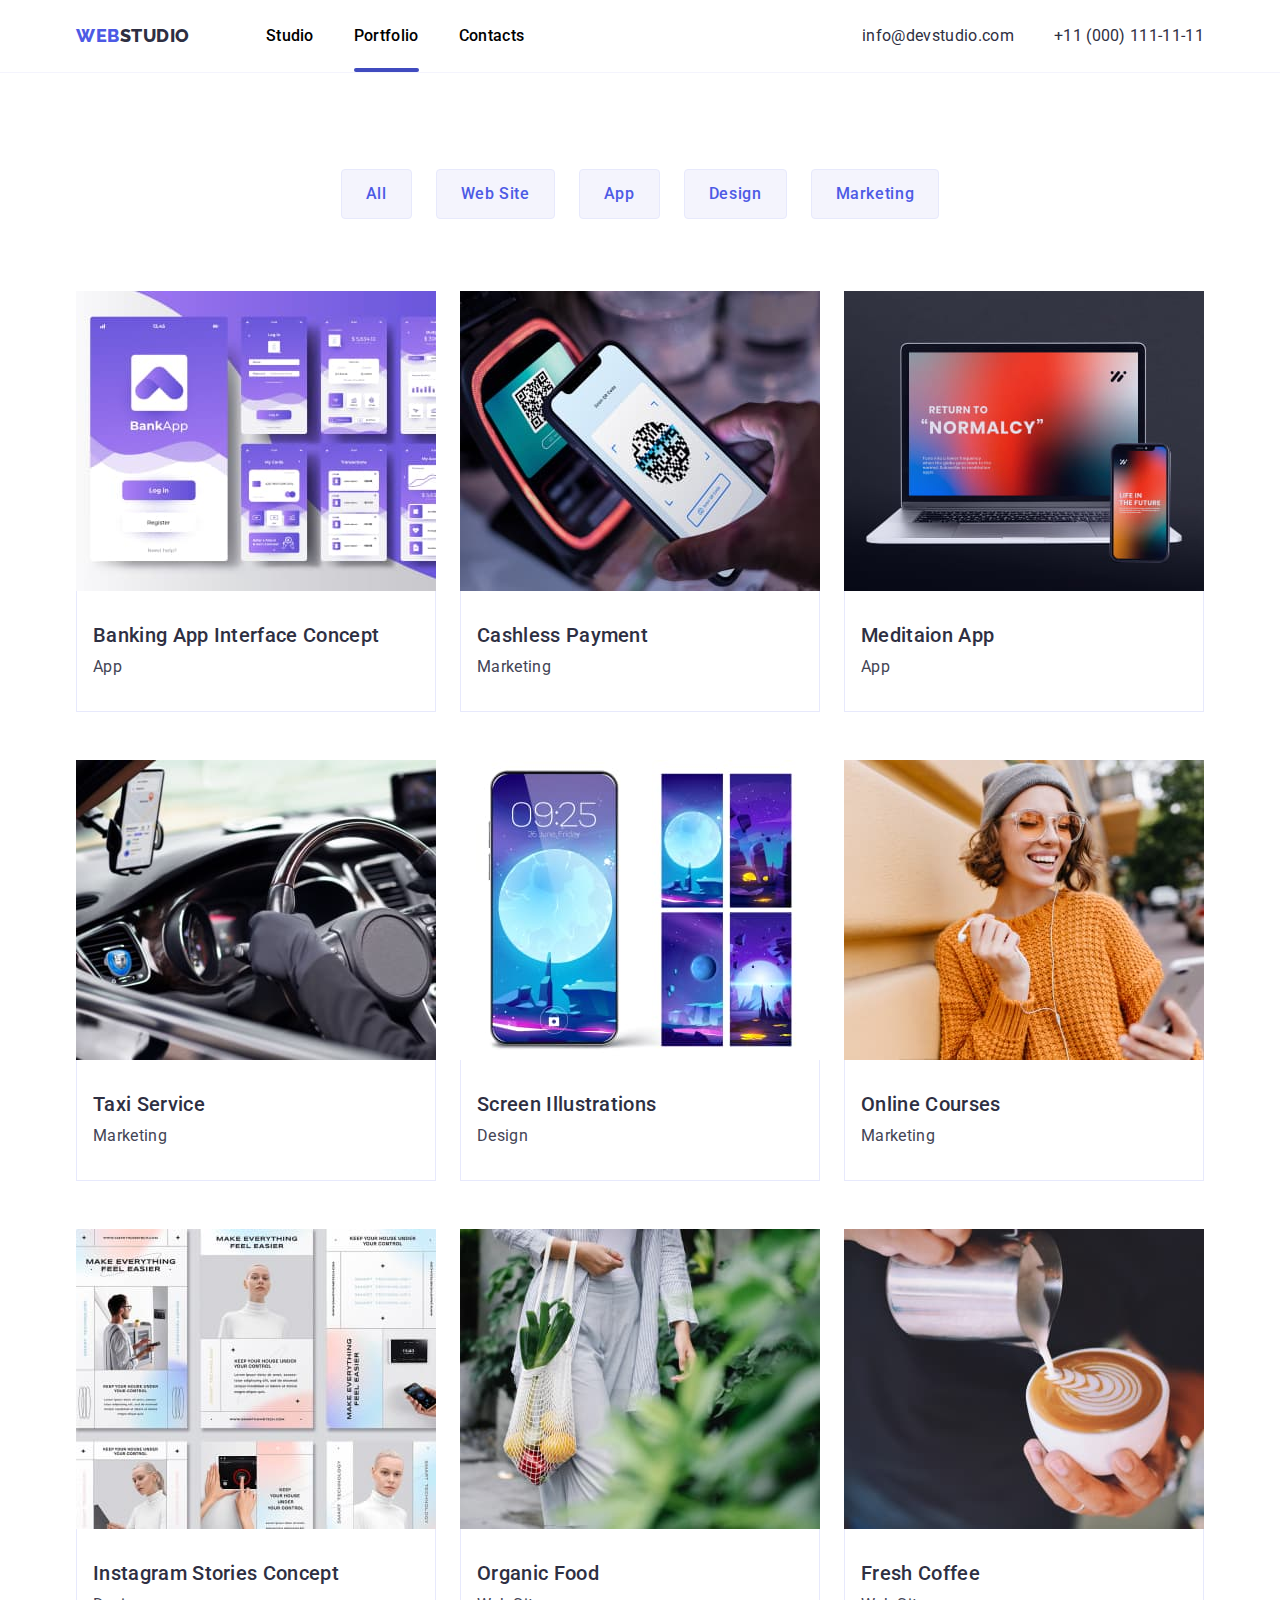
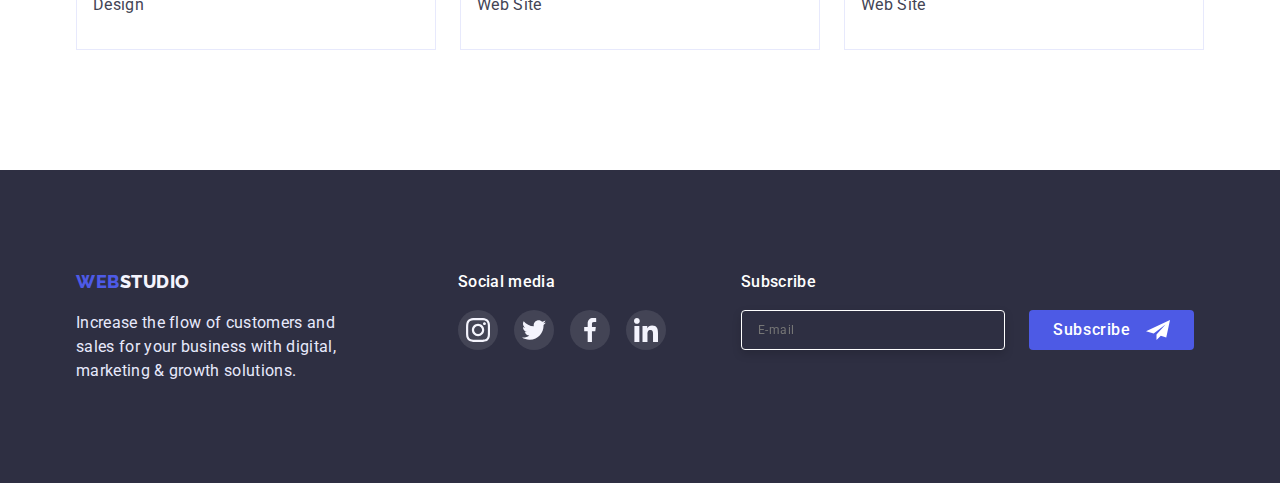
==== commit 3c44a79d: "Переробив футер в портфоліо" ====
--- a/portfolio.html
+++ b/portfolio.html
@@ -297,78 +297,73 @@
     </main>
     <!--footer-->
     <footer class="footer">
-      <div class="container">
-        <ul class="footer-list list">
-          <li class="footer-link">
+      <div class="container-footer">
+      
+          <div class="footer-link">
             <a href="./index.html" class="footer-logo">
               <span class="web-logo">Web</span>Studio
             </a>
             <p class="footer-peregraph">
-              Increase the flow of customers and sales for your business with
-              digital, marketing & growth solutions.
+              Increase the flow of customers and 
+              sales for your business with digital,
+              marketing & growth solutions.
             </p>
-          </li>
-          <li class="footer-link">
+          </div>
+          <div class="footer-social">
             <p class="footer-social-text">Social media</p>
             <ul class="footer-social-list list">
-              <li class="footer-social-item link">
-                <a href="" class="footer-social-link">
-                  <svg class="footer-social-icon" width="24" height="24">
-                    <use
-                      href="./images/symbol-defs.svg#icon-instagram-two"
-                    ></use>
-                  </svg>
-                </a>
-              </li>
-              <li class="footer-social-item link">
-                <a href="" class="footer-social-link">
-                  <svg class="footer-social-icon" width="24" height="24">
-                    <use href="./images/symbol-defs.svg#icon-twitter-two"></use>
-                  </svg>
-                </a>
-              </li>
-              <li class="footer-social-item link">
-                <a href="" class="footer-social-link">
-                  <svg class="footer-social-icon" width="24" height="24">
-                    <use
-                      href="./images/symbol-defs.svg#icon-facebook-two"
-                    ></use>
-                  </svg>
-                </a>
-              </li>
-              <li class="footer-social-item link">
-                <a href="" class="footer-social-link">
-                  <svg class="footer-social-icon" width="24" height="24">
-                    <use
-                      href="./images/symbol-defs.svg#icon-linkedin-two"
-                    ></use>
-                  </svg>
-                </a>
-              </li>
-            </ul>
-          </li>
-          <li class="footer-link">
-            <form class="sub-form">
-              <label class="sub-label" for="email">Subscribe</label>
-              <div class="sub-field">
-                <input
-                  class="sub-input"
-                  type="email"
-                  name="email"
-                  id="email"
-                  placeholder="E-mail"
-                  required
-                />
-                <button class="sub-button" type="submit">
-                  Subscribe
-                  <svg class="sub-icon" width="24" height="24">
-                    <use href="./images/symbol-defs.svg#icon-Frame"></use>
-                  </svg>
-                </button>
-              </div>
-            </form>
-          </li>
-        </ul>
+                  <li class="footer-social-item link">
+                    <a href="" class="footer-social-link">
+                      <svg class="footer-social-icon" width="24" height="24">
+                        <use
+                          href="./images/symbol-defs.svg#icon-instagram-two"
+                        ></use>
+                      </svg>
+                    </a>
+                  </li>
+                  <li class="footer-social-item link">
+                    <a href="" class="footer-social-link">
+                      <svg class="footer-social-icon" width="24" height="24">
+                        <use href="./images/symbol-defs.svg#icon-twitter-two"></use>
+                      </svg>
+                    </a>
+                  </li>
+                  <li class="footer-social-item link">
+                    <a href="" class="footer-social-link">
+                      <svg class="footer-social-icon" width="24" height="24">
+                        <use
+                          href="./images/symbol-defs.svg#icon-facebook-two"
+                        ></use>
+                      </svg>
+                    </a>
+                  </li>
+                  <li class="footer-social-item link">
+                    <a href="" class="footer-social-link">
+                      <svg class="footer-social-icon" width="24" height="24">
+                        <use
+                          href="./images/symbol-defs.svg#icon-linkedin-two"
+                        ></use>
+                      </svg>
+                    </a>
+                  </li>
+               </ul>
+          </div>
+          
+           <form class="sub-form">
+            <label class="sub-label" for="email">Subscribe</label>
+            <div class="sub-field">
+              <input class="sub-input" 
+              type="email" name="email" id="email" placeholder="E-mail" required>
+              <button class="sub-button" type="submit">
+                Subscribe
+                <svg class="sub-icon" width="24" height="24">
+                  <use href="./images/symbol-defs.svg#icon-Frame"></use>
+                </svg>
+              </button>
+            </div>
+           </form>
+          
+          </div>
       </div>
     </footer>
   </body>
--- a/css/styles.css
+++ b/css/styles.css
@@ -663,14 +663,20 @@
 /* footer */
 .footer{
     display: flex;
+    align-items: center;
     padding-top: 100px;
     padding-bottom: 100px;
     background-color: var(--primary-text-color);
 }
-.footer-group{
-    display: flex;
-    align-items: center;
-}
+.container-footer{
+    display: flex;
+    width: 1158px;
+    padding-left: 15px;
+    padding-right: 15px;
+margin-left: auto;
+margin-right: auto;
+}
+
 .footer-link{
     margin-right: 120px;
 }
